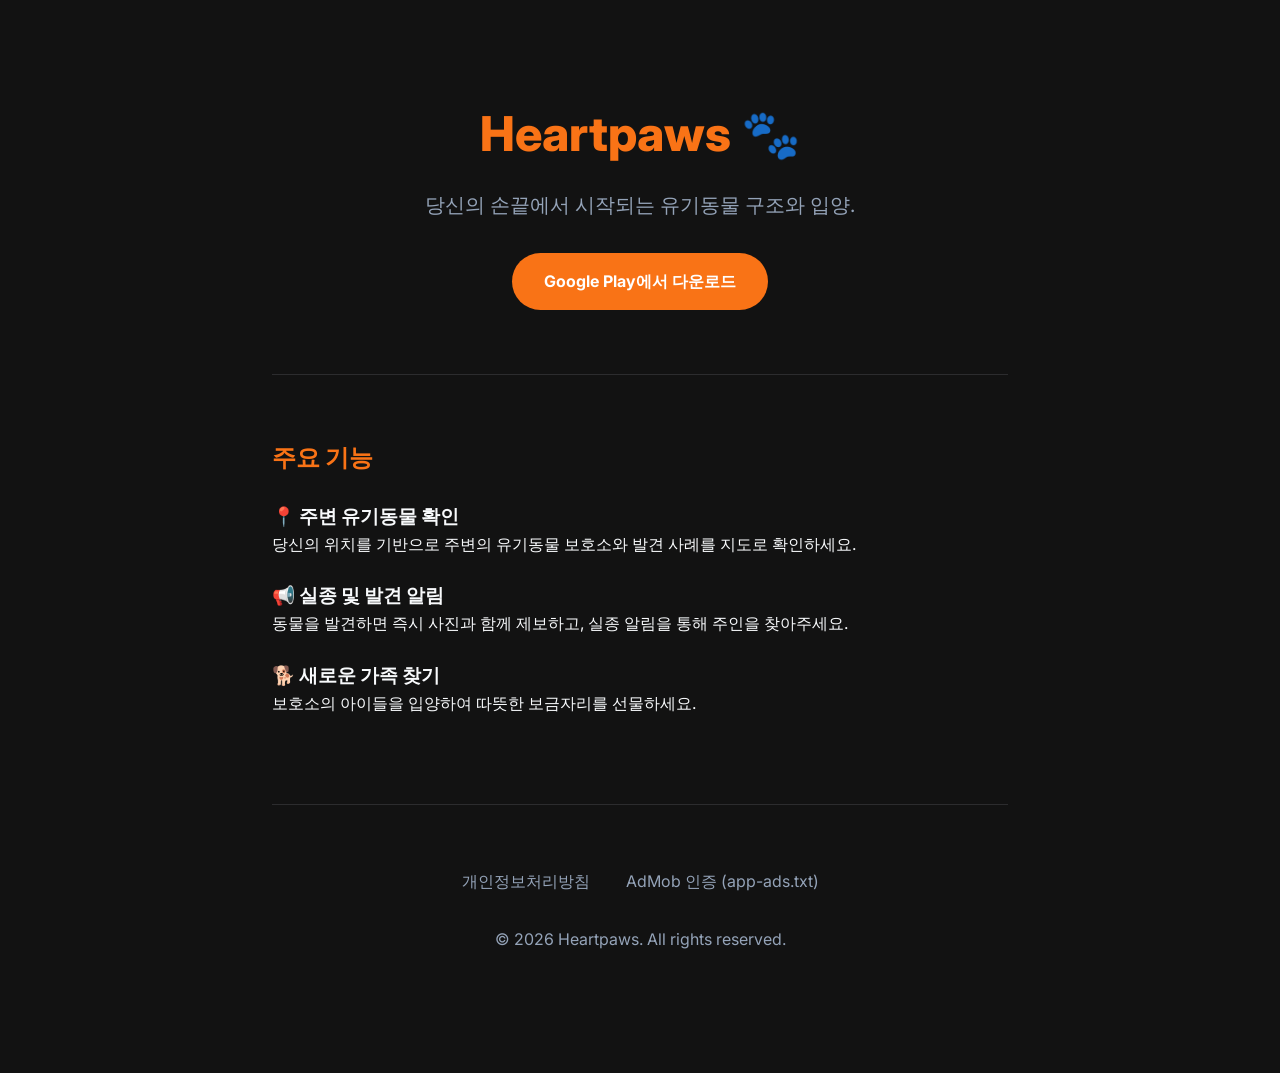
==== index.html @ 21650520 "Add professional landing page and privacy policy for GitHub Pages" ====
<!DOCTYPE html>
<html lang="ko">
<head>
    <meta charset="UTF-8">
    <meta name="viewport" content="width=device-width, initial-scale=1.0">
    <title>Heartpaws - Adopt and Protect Stray Animals</title>
    <link rel="stylesheet" href="styles.css">
    <link rel="preconnect" href="https://fonts.googleapis.com">
    <link rel="preconnect" href="https://fonts.gstatic.com" crossorigin>
    <link href="https://fonts.googleapis.com/css2?family=Inter:wght@400;700;800&display=swap" rel="stylesheet">
</head>
<body>
    <div class="container">
        <header>
            <h1>Heartpaws 🐾</h1>
            <p class="tagline">당신의 손끝에서 시작되는 유기동물 구조와 입양.</p>
            <a href="https://play.google.com/store/apps/details?id=com.heartpaws.app" class="cta-button">Google Play에서 다운로드</a>
        </header>

        <section id="features">
            <h2>주요 기능</h2>
            <div class="feature-card">
                <h3>📍 주변 유기동물 확인</h3>
                <p>당신의 위치를 기반으로 주변의 유기동물 보호소와 발견 사례를 지도로 확인하세요.</p>
            </div>
            <div class="feature-card">
                <h3>📢 실종 및 발견 알림</h3>
                <p>동물을 발견하면 즉시 사진과 함께 제보하고, 실종 알림을 통해 주인을 찾아주세요.</p>
            </div>
            <div class="feature-card">
                <h3>🐕 새로운 가족 찾기</h3>
                <p>보호소의 아이들을 입양하여 따뜻한 보금자리를 선물하세요.</p>
            </div>
        </section>

        <footer>
            <div class="links">
                <a href="privacy.html">개인정보처리방침</a>
                <a href="app-ads.txt">AdMob 인증 (app-ads.txt)</a>
            </div>
            <p>&copy; 2026 Heartpaws. All rights reserved.</p>
        </footer>
    </div>
</body>
</html>
---- styles.css ----
:root {
    --primary: #f97316;
    --background: #121212;
    --surface: #1c1c1e;
    --text: #f8fafc;
    --text-dim: #94a3b8;
    --border: #2c2c2e;
}

* {
    margin: 0;
    padding: 0;
    box-sizing: border-box;
}

body {
    font-family: 'Inter', -apple-system, BlinkMacSystemFont, "Segoe UI", Roboto, Helvetica, Arial, sans-serif;
    background-color: var(--background);
    color: var(--text);
    line-height: 1.6;
}

.container {
    max-width: 800px;
    margin: 0 auto;
    padding: 2rem;
}

header {
    text-align: center;
    padding: 4rem 0;
    border-bottom: 1px solid var(--border);
}

h1 {
    color: var(--primary);
    font-size: 3rem;
    font-weight: 800;
    margin-bottom: 1rem;
}

.tagline {
    font-size: 1.25rem;
    color: var(--text-dim);
    margin-bottom: 2rem;
}

.cta-button {
    display: inline-block;
    background-color: var(--primary);
    color: white;
    padding: 1rem 2rem;
    border-radius: 9999px;
    text-decoration: none;
    font-weight: 700;
    transition: transform 0.2s, background-color 0.2s;
}

.cta-button:hover {
    transform: translateY(-2px);
    background-color: #ea580c;
}

section {
    padding: 4rem 0;
}

h2 {
    color: var(--primary);
    margin-bottom: 1.5rem;
    font-size: 1.5rem;
}

p {
    margin-bottom: 1.5rem;
}

footer {
    text-align: center;
    padding: 4rem 0;
    color: var(--text-dim);
    border-top: 1px solid var(--border);
}

.links {
    margin-bottom: 2rem;
}

.links a {
    color: var(--text-dim);
    text-decoration: none;
    margin: 0 1rem;
    transition: color 0.2s;
}

.links a:hover {
    color: var(--primary);
}

/* Privacy Page Specific */
.privacy-body {
    background: var(--surface);
    padding: 2rem;
    border-radius: 12px;
    border: 1px solid var(--border);
}

.privacy-body h3 {
    margin-top: 2rem;
    margin-bottom: 1rem;
    color: var(--primary);
}

.privacy-body ul {
    margin-left: 1.5rem;
    margin-bottom: 1.5rem;
}

.privacy-body li {
    margin-bottom: 0.5rem;
}
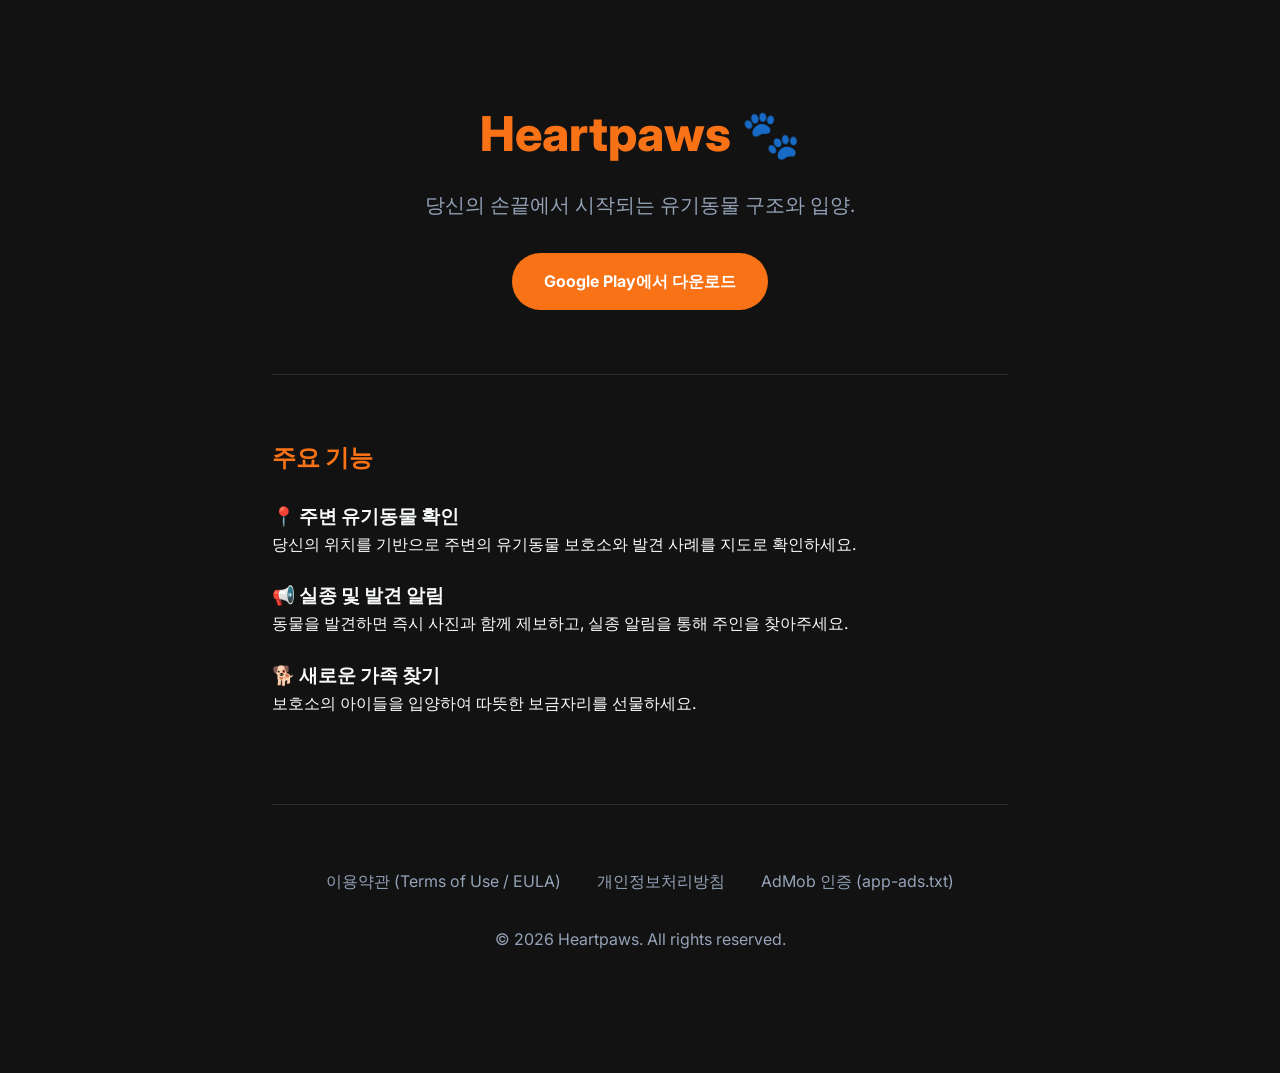
==== commit 56a259ac: "fix: App Store EULA rejection (Guideline 3.1.2) - Added Terms of Use HTML, updated premium terms UI " ====
--- a/index.html
+++ b/index.html
@@ -35,7 +35,8 @@
 
         <footer>
             <div class="links">
-                <a href="privacy.html">개인정보처리방침</a>
+                <a href="heartpaws-terms.html">이용약관 (Terms of Use / EULA)</a>
+                <a href="heartpaws-privacy.html">개인정보처리방침</a>
                 <a href="app-ads.txt">AdMob 인증 (app-ads.txt)</a>
             </div>
             <p>&copy; 2026 Heartpaws. All rights reserved.</p>
